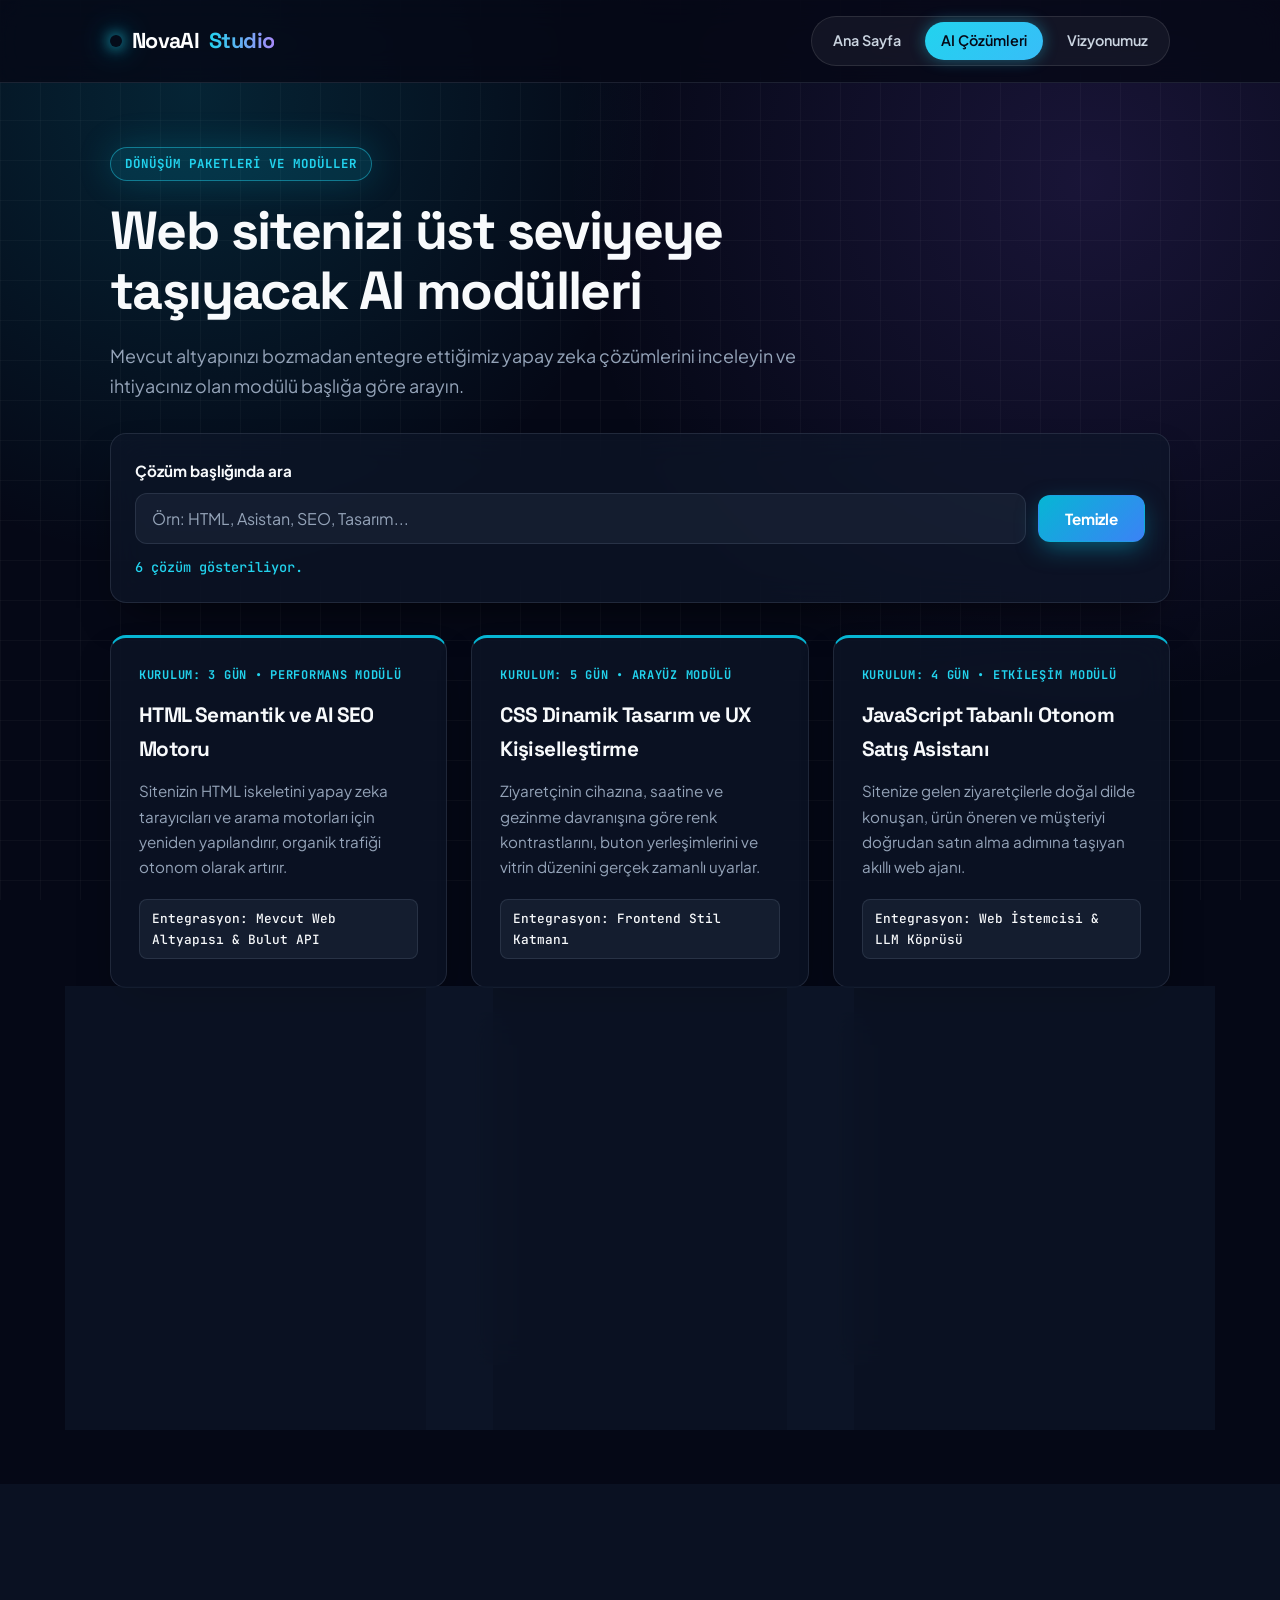
==== cozumler.html @ 2ab4c168 "NovaAI web dönüşüm sitesi, canlı arama ve mobil düzen eklendi" ====
<!DOCTYPE html>
<html lang="tr">
<head>
  <meta charset="UTF-8">
  <meta name="viewport" content="width=device-width, initial-scale=1.0">
  <title>AI Çözümleri | NovaAI Studio</title>
  <link rel="stylesheet" href="style.css">
  <script src="script.js" defer></script>
</head>
<body>
  <header class="site-header">
    <div class="container nav-container">
      <a href="index.html" class="brand">
        <span class="brand-dot"></span>NovaAI <span>Studio</span>
      </a>
      <nav aria-label="Ana Menü">
        <ul class="nav-list">
          <li><a href="index.html">Ana Sayfa</a></li>
          <li><a href="cozumler.html" class="active">AI Çözümleri</a></li>
          <li><a href="vizyonumuz.html">Vizyonumuz</a></li>
        </ul>
      </nav>
    </div>
  </header>

  <main class="section">
    <div class="container">
      <span class="eyebrow">DÖNÜŞÜM PAKETLERİ VE MODÜLLER</span>
      <h1>Web sitenizi üst seviyeye taşıyacak AI modülleri</h1>
      <p class="section-lead">
        Mevcut altyapınızı bozmadan entegre ettiğimiz yapay zeka çözümlerini inceleyin ve ihtiyacınız olan modülü başlığa göre arayın.
      </p>

      <div class="search-panel">
        <label for="event-search" class="search-label">Çözüm başlığında ara</label>
        <div class="search-row">
          <input 
            type="search" 
            id="event-search" 
            class="search-input" 
            placeholder="Örn: HTML, Asistan, SEO, Tasarım..." 
            autocomplete="off"
          >
          <button type="button" id="clear-search" class="btn btn-primary">Temizle</button>
        </div>
        <p id="result-count" class="result-count" aria-live="polite">5 çözüm gösteriliyor.</p>
      </div>

      <div id="empty-message" class="empty-state" hidden>
        Aramanıza uygun AI dönüşüm çözümü bulunamadı. Lütfen farklı bir anahtar kelime deneyin.
      </div>

      <div id="cards-grid" class="cards-grid">
        <!-- Kart 1 -->
        <article class="solution-card">
          <div class="card-meta">KURULUM: 3 GÜN • PERFORMANS MODÜLÜ</div>
          <h2 class="card-title">HTML Semantik ve AI SEO Motoru</h2>
          <p class="card-desc">
            Sitenizin HTML iskeletini yapay zeka tarayıcıları ve arama motorları için yeniden yapılandırır, organik trafiği otonom olarak artırır.
          </p>
          <p class="card-location">Entegrasyon: Mevcut Web Altyapısı &amp; Bulut API</p>
        </article>

        <!-- Kart 2 -->
        <article class="solution-card">
          <div class="card-meta">KURULUM: 5 GÜN • ARAYÜZ MODÜLÜ</div>
          <h2 class="card-title">CSS Dinamik Tasarım ve UX Kişiselleştirme</h2>
          <p class="card-desc">
            Ziyaretçinin cihazına, saatine ve gezinme davranışına göre renk kontrastlarını, buton yerleşimlerini ve vitrin düzenini gerçek zamanlı uyarlar.
          </p>
          <p class="card-location">Entegrasyon: Frontend Stil Katmanı</p>
        </article>

        <!-- Kart 3 -->
        <article class="solution-card">
          <div class="card-meta">KURULUM: 4 GÜN • ETKİLEŞİM MODÜLÜ</div>
          <h2 class="card-title">JavaScript Tabanlı Otonom Satış Asistanı</h2>
          <p class="card-desc">
            Sitenize gelen ziyaretçilerle doğal dilde konuşan, ürün öneren ve müşteriyi doğrudan satın alma adımına taşıyan akıllı web ajanı.
          </p>
          <p class="card-location">Entegrasyon: Web İstemcisi &amp; LLM Köprüsü</p>
        </article>

        <!-- Kart 4 -->
        <article class="solution-card">
          <div class="card-meta">KURULUM: 2 GÜN • OTOMASYON MODÜLÜ</div>
          <h2 class="card-title">GitHub ve CI/CD Destekli Akıllı Güncelleme</h2>
          <p class="card-desc">
            Web sitenizdeki kırık bağlantıları, yavaşlayan görselleri ve kod hatalarını otomatik tespit edip sürüm kontrolüyle anında onaran sistem.
          </p>
          <p class="card-location">Entegrasyon: Bulut Sunucu &amp; Git Deposu</p>
        </article>

        <!-- Kart 5 -->
        <article class="solution-card">
          <div class="card-meta">KURULUM: 7 GÜN • TAM DÖNÜŞÜM PAKETİ</div>
          <h2 class="card-title">AI ile Kurumsal Web Dönüşümü</h2>
          <p class="card-desc">
            Klasik kurumsal web sitenizi uçtan uca yenileyerek çok dilli çeviri, akıllı içerik üretimi ve tahmine dayalı analitik paneliyle donatır.
          </p>
          <p class="card-location">Entegrasyon: Tam Kapsamlı Web Mimarisi</p>
        </article>

        <article class="solution-card">
          <div class="card-meta">KURULUM: 3 GÜN • E-TİCARET MODÜLÜ</div>
          <h2 class="card-title">Akıllı Ürün Öneri ve Arama Motoru</h2>
          <p class="card-desc">
            Kullanıcının yazım hatalarını anlayan ve niyetine göre en yüksek dönüşümlü ürünleri saniyeler içinde listeleyen semantik arama altyapısı.
          </p>
          <p class="card-location">Entegrasyon: Katalog ve Arama Katmanı</p>
        </article>
        
      </div>
    </div>
  </main>

  <footer class="site-footer">
    <div class="container footer-inner">
      <p><strong>NovaAI Studio</strong> — Web Teknolojilerinde Yapay Zeka Dönüşümü</p>
      <p class="footer-sub">BPR201 İnternet Tabanlı Programlama öğrenci projesi • Eğitim amaçlı örnek içerik</p>
    </div>
  </footer>
</body>
</html>
---- style.css ----
@import url('https://fonts.googleapis.com/css2?family=JetBrains+Mono:wght@500;700&family=Plus+Jakarta+Sans:wght@400;500;600;700&family=Space+Grotesk:wght@600;700&display=swap');

:root {
  /* VARSAYILAN: OBSIDIAN CYBER-AI KOYU TEMA */
  --bg-main: #050816;
  --bg-surface: rgba(15, 23, 42, 0.65);
  --bg-surface-solid: #0f172a;
  --bg-subtle: rgba(30, 41, 59, 0.55);
  --text-navy: #f8fafc;
  --text-muted: #94a3b8;
  --accent-turquoise: #06b6d4;
  --accent-neon: #22d3ee;
  --accent-purple: #8b5cf6;
  --accent-light: rgba(6, 182, 212, 0.15);
  --border-color: rgba(148, 163, 184, 0.16);
  --border-glow: rgba(34, 211, 238, 0.45);
  --focus-ring: #f59e0b;
  --shadow-card: 0 20px 40px -15px rgba(0, 0, 0, 0.6);
  --shadow-glow: 0 0 35px rgba(6, 182, 212, 0.22);
  --header-bg: rgba(5, 8, 22, 0.8);
  --grid-line: rgba(255, 255, 255, 0.03);
  --radius: 16px;
}

/* SLAYT 14 UYUMLU: AÇIK ARKA PLAN, KOYU LACİVERT METİN, TURKUAZ VURGU */
body.light-theme {
  --bg-main: #f8fafc;
  --bg-surface: rgba(255, 255, 255, 0.9);
  --bg-surface-solid: #ffffff;
  --bg-subtle: #f1f5f9;
  --text-navy: #0f172a;
  --text-muted: #475569;
  --accent-turquoise: #0891b2;
  --accent-neon: #06b6d4;
  --accent-purple: #4f46e5;
  --accent-light: #cffafe;
  --border-color: #e2e8f0;
  --border-glow: #0891b2;
  --shadow-card: 0 12px 30px -10px rgba(15, 23, 42, 0.08);
  --shadow-glow: 0 10px 25px rgba(8, 145, 178, 0.15);
  --header-bg: rgba(15, 23, 42, 0.96);
  --grid-line: rgba(15, 23, 42, 0.035);
}

* {
  box-sizing: border-box;
  margin: 0;
  padding: 0;
}

html, body {
  background-color: var(--bg-main);
  color: var(--text-navy);
  font-family: 'Plus Jakarta Sans', system-ui, -apple-system, sans-serif;
  line-height: 1.65;
  overflow-x: hidden;
  transition: background-color 0.3s ease, color 0.3s ease;
}

/* Arka Plan Siber Izgara ve Aurora Işık Efektleri */
body {
  background-image: 
    radial-gradient(circle at 15% 10%, rgba(6, 182, 212, 0.16), transparent 35%),
    radial-gradient(circle at 85% 20%, rgba(139, 92, 246, 0.15), transparent 40%),
    linear-gradient(to right, var(--grid-line) 1px, transparent 1px),
    linear-gradient(to bottom, var(--grid-line) 1px, transparent 1px);
  background-size: 100% 100%, 100% 100%, 40px 40px, 40px 40px;
  background-attachment: fixed;
}

/* Maksimum 1100px genişlik kuralı */
.container {
  max-width: 1100px;
  margin: 0 auto;
  padding: 0 20px;
}

/* Klavye (Tab) erişilebilirliği için görünür focus stili */
a:focus-visible,
button:focus-visible,
input:focus-visible {
  outline: 3px solid var(--focus-ring);
  outline-offset: 3px;
}

/* Tipografi */
h1, h2, h3, .brand {
  font-family: 'Space Grotesk', sans-serif;
  letter-spacing: -0.03em;
}

h1 {
  font-size: clamp(2.1rem, 4.5vw, 3.35rem);
  line-height: 1.12;
  font-weight: 700;
  color: var(--text-navy);
  margin-bottom: 20px;
  max-width: 850px;
}

.text-gradient {
  background: linear-gradient(135deg, var(--accent-neon) 0%, #38bdf8 50%, #a78bfa 100%);
  -webkit-background-clip: text;
  -webkit-text-fill-color: transparent;
  background-clip: text;
}

h2 {
  font-size: clamp(1.5rem, 3vw, 2.15rem);
  color: var(--text-navy);
  margin-bottom: 14px;
}

h3 {
  font-size: 1.25rem;
  color: var(--text-navy);
  margin-bottom: 10px;
}

/* Header & Glass Navigation */
.site-header {
  background-color: var(--header-bg);
  backdrop-filter: blur(16px);
  -webkit-backdrop-filter: blur(16px);
  border-bottom: 1px solid var(--border-color);
  padding: 16px 0;
  position: sticky;
  top: 0;
  z-index: 100;
}

.nav-container {
  display: flex;
  align-items: center;
  justify-content: space-between;
  flex-wrap: wrap;
  gap: 14px;
}

.brand {
  color: #ffffff;
  text-decoration: none;
  font-weight: 700;
  font-size: 1.35rem;
  display: inline-flex;
  align-items: center;
  gap: 10px;
}

.brand span {
  background: linear-gradient(90deg, #22d3ee, #a78bfa);
  -webkit-background-clip: text;
  -webkit-text-fill-color: transparent;
}

.brand-dot {
  width: 12px;
  height: 12px;
  border-radius: 50%;
  background: #22d3ee;
  box-shadow: 0 0 14px #22d3ee, 0 0 28px #06b6d4;
  animation: pulseGlow 2.5s infinite ease-in-out;
}

@keyframes pulseGlow {
  0%, 100% { transform: scale(1); opacity: 1; }
  50% { transform: scale(1.25); opacity: 0.75; }
}

.nav-right {
  display: flex;
  align-items: center;
  gap: 16px;
  flex-wrap: wrap;
}

.nav-list {
  list-style: none;
  display: flex;
  flex-wrap: wrap;
  gap: 8px;
  background: rgba(255, 255, 255, 0.05);
  padding: 5px;
  border-radius: 999px;
  border: 1px solid rgba(255, 255, 255, 0.1);
}

.nav-list a {
  color: #cbd5e1;
  text-decoration: none;
  font-weight: 600;
  font-size: 0.9rem;
  padding: 7px 16px;
  border-radius: 999px;
  transition: all 0.25s ease;
  display: inline-block;
}

.nav-list a:hover {
  color: #ffffff;
}

.nav-list a.active {
  color: #050816;
  background: linear-gradient(135deg, #22d3ee, #38bdf8);
  box-shadow: 0 0 15px rgba(34, 211, 238, 0.4);
}

.theme-toggle {
  background: rgba(255, 255, 255, 0.08);
  color: #f8fafc;
  border: 1px solid rgba(255, 255, 255, 0.18);
  padding: 7px 14px;
  border-radius: 999px;
  font-size: 0.82rem;
  font-weight: 600;
  cursor: pointer;
  transition: all 0.2s ease;
  font-family: 'JetBrains Mono', monospace;
}

.theme-toggle:hover {
  border-color: #22d3ee;
  box-shadow: 0 0 12px rgba(34, 211, 238, 0.3);
}

/* Hero Bölümü */
.hero {
  padding: 76px 0 56px;
  position: relative;
}

.eyebrow {
  display: inline-flex;
  align-items: center;
  gap: 8px;
  font-family: 'JetBrains Mono', monospace;
  font-size: 0.78rem;
  font-weight: 700;
  letter-spacing: 0.08em;
  text-transform: uppercase;
  color: var(--accent-neon);
  background: var(--accent-light);
  border: 1px solid var(--border-glow);
  padding: 6px 14px;
  border-radius: 999px;
  margin-bottom: 20px;
  box-shadow: var(--shadow-glow);
}

.hero-desc,
.section-lead {
  font-size: 1.12rem;
  color: var(--text-muted);
  max-width: 720px;
  margin-bottom: 32px;
}

.hero-actions {
  display: flex;
  flex-wrap: wrap;
  gap: 14px;
  margin-bottom: 48px;
}

/* Butonlar */
.btn {
  display: inline-flex;
  align-items: center;
  justify-content: center;
  padding: 13px 26px;
  font-size: 0.95rem;
  font-weight: 700;
  border-radius: 12px;
  text-decoration: none;
  cursor: pointer;
  border: 1px solid transparent;
  transition: all 0.25s ease;
  font-family: 'Plus Jakarta Sans', sans-serif;
}

.btn-primary {
  background: linear-gradient(135deg, var(--accent-turquoise) 0%, #3b82f6 100%);
  color: #ffffff;
  box-shadow: 0 8px 25px -4px rgba(6, 182, 212, 0.5);
}

.btn-primary:hover {
  transform: translateY(-2px);
  box-shadow: 0 12px 30px -4px rgba(34, 211, 238, 0.7);
}

.btn-outline {
  background-color: var(--bg-surface);
  backdrop-filter: blur(12px);
  color: var(--text-navy);
  border-color: var(--border-color);
}

.btn-outline:hover {
  border-color: var(--accent-neon);
  box-shadow: var(--shadow-glow);
  transform: translateY(-2px);
}

/* Canlı AI Gösterge Paneli ve Metrik Çubuğu */
.metrics-bar {
  display: grid;
  grid-template-columns: repeat(3, 1fr);
  gap: 20px;
  background: var(--bg-surface);
  backdrop-filter: blur(16px);
  -webkit-backdrop-filter: blur(16px);
  padding: 28px;
  border-radius: var(--radius);
  border: 1px solid var(--border-color);
  box-shadow: var(--shadow-card);
  position: relative;
}

.metric-item {
  padding-left: 16px;
  border-left: 3px solid var(--accent-turquoise);
}

.metric-item strong {
  display: block;
  font-family: 'Space Grotesk', sans-serif;
  font-size: 2rem;
  line-height: 1.1;
  background: linear-gradient(90deg, var(--accent-neon), #a78bfa);
  -webkit-background-clip: text;
  -webkit-text-fill-color: transparent;
  font-weight: 700;
  margin-bottom: 4px;
}

.metric-item span {
  font-size: 0.92rem;
  color: var(--text-muted);
  font-weight: 500;
}

/* Genel Bölüm ve Grid Yapıları */
.section {
  padding: 64px 0;
}

.section-header {
  margin-bottom: 36px;
}

.grid-3,
.cards-grid {
  display: grid;
  grid-template-columns: repeat(3, 1fr);
  gap: 24px;
}

.grid-2,
.comparison-box {
  display: grid;
  grid-template-columns: repeat(2, 1fr);
  gap: 24px;
}

/* Kristal Cam (Glassmorphism) Kartlar */
.feature-card,
.solution-card {
  background: var(--bg-surface);
  backdrop-filter: blur(16px);
  -webkit-backdrop-filter: blur(16px);
  border: 1px solid var(--border-color);
  border-top: 3px solid var(--accent-turquoise);
  border-radius: var(--radius);
  padding: 28px;
  box-shadow: var(--shadow-card);
  transition: transform 0.28s ease, border-color 0.28s ease, box-shadow 0.28s ease;
  display: flex;
  flex-direction: column;
  justify-content: space-between;
}

.feature-card:hover,
.solution-card:hover {
  transform: translateY(-6px);
  border-color: var(--border-glow);
  box-shadow: var(--shadow-glow), var(--shadow-card);
}

.card-step,
.card-meta {
  font-family: 'JetBrains Mono', monospace;
  font-size: 0.75rem;
  font-weight: 700;
  color: var(--accent-neon);
  letter-spacing: 0.06em;
  margin-bottom: 12px;
  text-transform: uppercase;
}

.card-title {
  font-size: 1.3rem;
  margin-bottom: 12px;
  color: var(--text-navy);
}

.card-desc {
  color: var(--text-muted);
  font-size: 0.95rem;
  margin-bottom: 20px;
}

.card-location {
  font-family: 'JetBrains Mono', monospace;
  font-size: 0.8rem;
  font-weight: 500;
  color: var(--text-navy);
  background: var(--bg-subtle);
  border: 1px solid var(--border-color);
  padding: 8px 12px;
  border-radius: 8px;
}

/* Önce / Sonra Karşılaştırma Kutusu */
.comp-col {
  padding: 32px;
  border-radius: var(--radius);
  border: 1px solid var(--border-color);
  backdrop-filter: blur(14px);
}

.comp-old {
  background: var(--bg-subtle);
}

.comp-new {
  background: var(--bg-surface);
  border: 2px solid var(--accent-turquoise);
  box-shadow: var(--shadow-glow), var(--shadow-card);
}

.comp-col ul,
.clean-list {
  margin-top: 16px;
  padding-left: 20px;
  color: var(--text-muted);
}

.comp-col li,
.clean-list li {
  margin-bottom: 10px;
}

.badge {
  display: inline-block;
  font-family: 'JetBrains Mono', monospace;
  font-size: 0.75rem;
  font-weight: 700;
  padding: 5px 12px;
  border-radius: 999px;
  margin-bottom: 14px;
}

.badge-muted {
  background: rgba(148, 163, 184, 0.2);
  color: var(--text-muted);
}

.badge-accent {
  background: var(--accent-light);
  color: var(--accent-neon);
  border: 1px solid var(--border-glow);
}

/* Arama Paneli */
.search-panel {
  background: var(--bg-surface);
  backdrop-filter: blur(16px);
  padding: 24px;
  border-radius: var(--radius);
  border: 1px solid var(--border-color);
  margin-bottom: 32px;
  box-shadow: var(--shadow-card);
}

.search-label {
  display: block;
  font-weight: 700;
  margin-bottom: 10px;
  color: var(--text-navy);
  font-size: 0.95rem;
}

.search-row {
  display: flex;
  gap: 12px;
  align-items: center;
}

.search-input {
  flex: 1;
  min-width: 0;
  padding: 14px 16px;
  font-size: 1rem;
  border: 1px solid var(--border-color);
  border-radius: 12px;
  color: var(--text-navy);
  background: var(--bg-subtle);
  font-family: inherit;
  transition: border-color 0.2s, box-shadow 0.2s;
}

.search-input::placeholder {
  color: var(--text-muted);
}

.search-input:focus {
  border-color: var(--accent-neon);
  box-shadow: var(--shadow-glow);
}

.result-count {
  margin-top: 12px;
  font-family: 'JetBrains Mono', monospace;
  font-size: 0.85rem;
  color: var(--accent-neon);
  font-weight: 500;
}

.empty-state {
  background: rgba(245, 158, 11, 0.12);
  color: #fbbf24;
  border: 1px solid rgba(245, 158, 11, 0.4);
  padding: 18px 22px;
  border-radius: 12px;
  margin-bottom: 28px;
  font-weight: 600;
}

body.light-theme .empty-state {
  background: #fef3c7;
  color: #92400e;
  border-color: #fcd34d;
}

.process-banner {
  margin-top: 36px;
  background: var(--bg-surface);
  backdrop-filter: blur(16px);
  border: 1px solid var(--border-glow);
  border-radius: var(--radius);
  padding: 32px;
  box-shadow: var(--shadow-glow);
}

/* Footer */
.site-footer {
  border-top: 1px solid var(--border-color);
  background: var(--bg-surface);
  backdrop-filter: blur(12px);
  padding: 32px 0;
  margin-top: 56px;
}

.footer-inner {
  display: flex;
  flex-direction: column;
  gap: 6px;
  font-size: 0.9rem;
  color: var(--text-muted);
}

/* 700px altında tek sütun kuralı ve 390px mobil uyumluluk */
@media (max-width: 700px) {
  .grid-3,
  .grid-2,
  .cards-grid,
  .comparison-box,
  .metrics-bar {
    grid-template-columns: 1fr;
  }

  .search-row {
    flex-direction: column;
    align-items: stretch;
  }

  .search-row .btn {
    width: 100%;
  }

  .nav-container {
    flex-direction: column;
    align-items: flex-start;
  }

  .nav-right {
    width: 100%;
    justify-content: space-between;
  }

  .nav-list {
    width: 100%;
    justify-content: space-between;
  }

  .nav-list a {
    padding: 6px 10px;
    font-size: 0.85rem;
  }
}
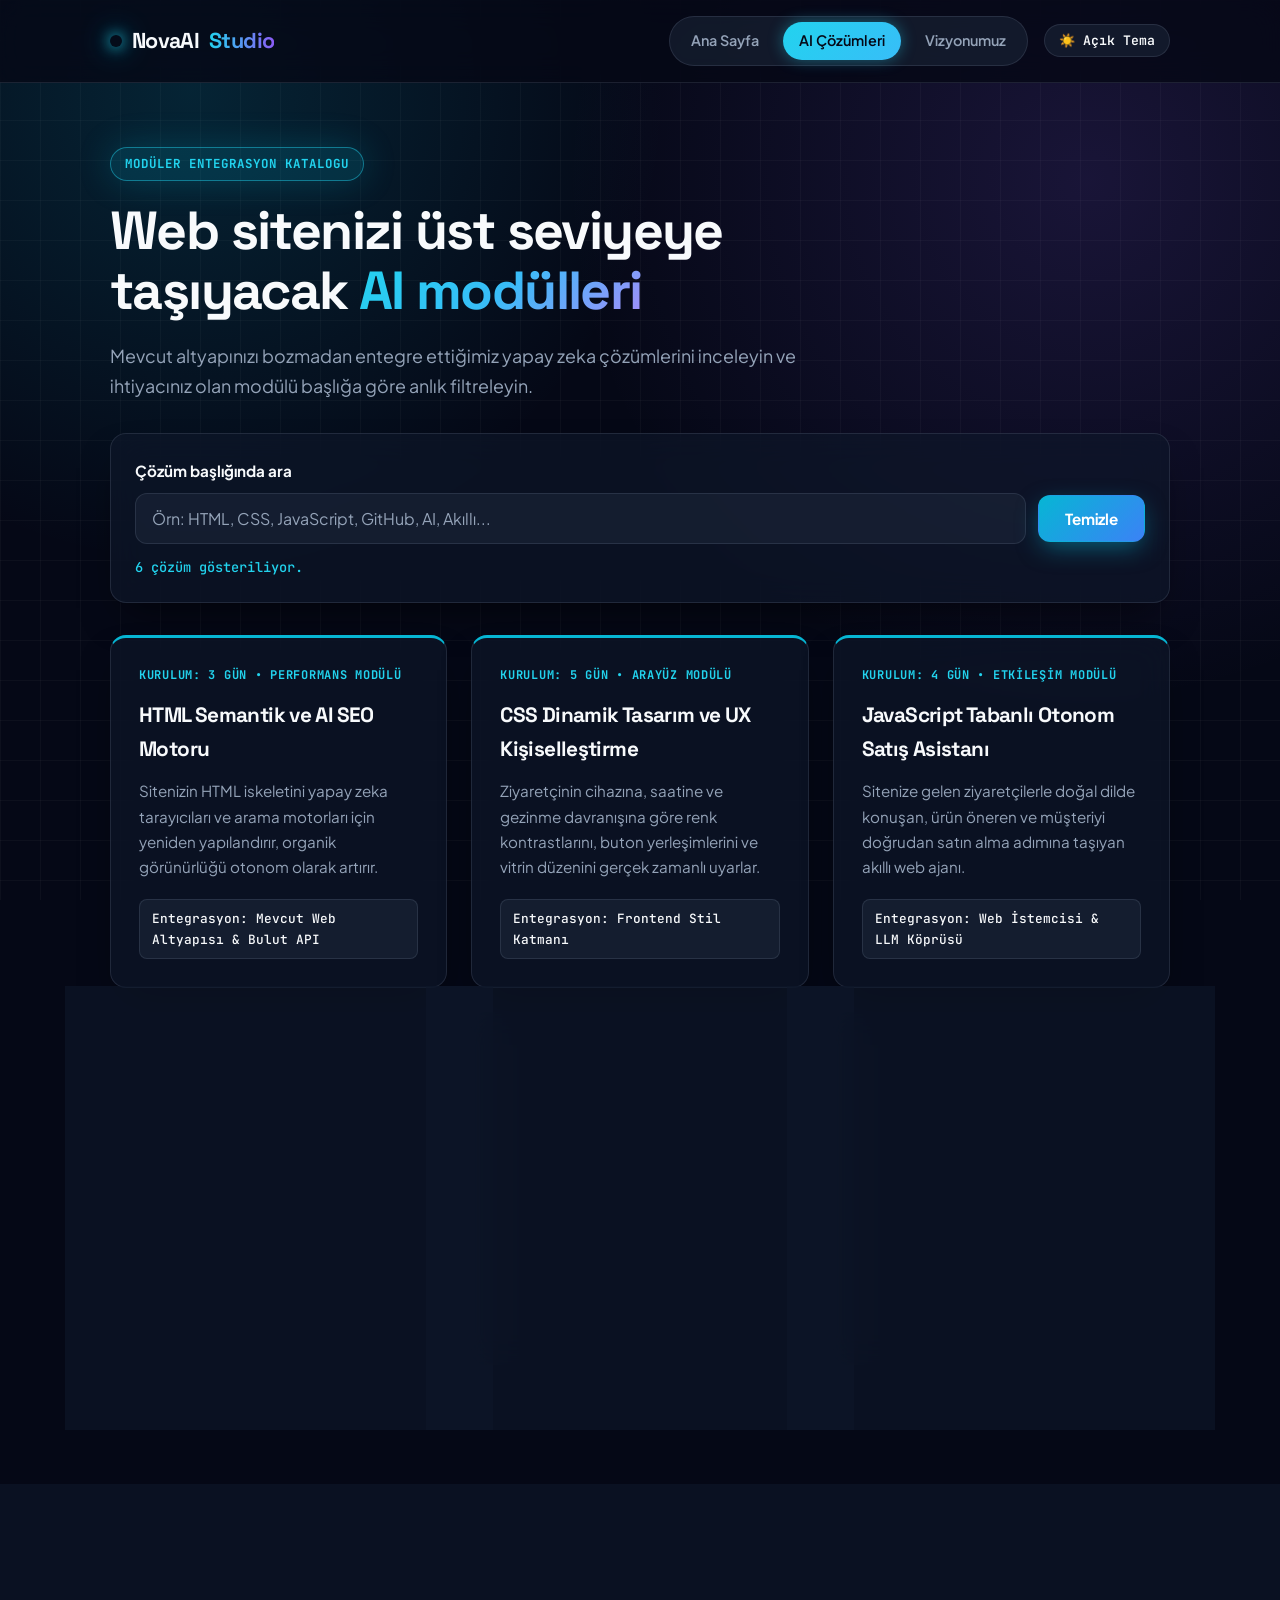
==== commit e7b3263b: "Tema ve arama iyileştirmeleri eklendi" ====
--- a/cozumler.html
+++ b/cozumler.html
@@ -13,22 +13,27 @@
       <a href="index.html" class="brand">
         <span class="brand-dot"></span>NovaAI <span>Studio</span>
       </a>
-      <nav aria-label="Ana Menü">
-        <ul class="nav-list">
-          <li><a href="index.html">Ana Sayfa</a></li>
-          <li><a href="cozumler.html" class="active">AI Çözümleri</a></li>
-          <li><a href="vizyonumuz.html">Vizyonumuz</a></li>
-        </ul>
-      </nav>
+      <div class="nav-right">
+        <nav aria-label="Ana Menü">
+          <ul class="nav-list">
+            <li><a href="index.html">Ana Sayfa</a></li>
+            <li><a href="cozumler.html" class="active">AI Çözümleri</a></li>
+            <li><a href="vizyonumuz.html">Vizyonumuz</a></li>
+          </ul>
+        </nav>
+        <button type="button" id="theme-toggle" class="theme-toggle" aria-label="Temayı Değiştir">
+          ☀️ Açık Tema
+        </button>
+      </div>
     </div>
   </header>
 
   <main class="section">
     <div class="container">
-      <span class="eyebrow">DÖNÜŞÜM PAKETLERİ VE MODÜLLER</span>
-      <h1>Web sitenizi üst seviyeye taşıyacak AI modülleri</h1>
+      <span class="eyebrow">MODÜLER ENTEGRASYON KATALOGU</span>
+      <h1>Web sitenizi üst seviyeye taşıyacak <span class="text-gradient">AI modülleri</span></h1>
       <p class="section-lead">
-        Mevcut altyapınızı bozmadan entegre ettiğimiz yapay zeka çözümlerini inceleyin ve ihtiyacınız olan modülü başlığa göre arayın.
+        Mevcut altyapınızı bozmadan entegre ettiğimiz yapay zeka çözümlerini inceleyin ve ihtiyacınız olan modülü başlığa göre anlık filtreleyin.
       </p>
 
       <div class="search-panel">
@@ -38,12 +43,12 @@
             type="search" 
             id="event-search" 
             class="search-input" 
-            placeholder="Örn: HTML, Asistan, SEO, Tasarım..." 
+            placeholder="Örn: HTML, CSS, JavaScript, GitHub, AI, Akıllı..." 
             autocomplete="off"
           >
           <button type="button" id="clear-search" class="btn btn-primary">Temizle</button>
         </div>
-        <p id="result-count" class="result-count" aria-live="polite">5 çözüm gösteriliyor.</p>
+        <p id="result-count" class="result-count" aria-live="polite">6 çözüm gösteriliyor.</p>
       </div>
 
       <div id="empty-message" class="empty-state" hidden>
@@ -53,63 +58,75 @@
       <div id="cards-grid" class="cards-grid">
         <!-- Kart 1 -->
         <article class="solution-card">
-          <div class="card-meta">KURULUM: 3 GÜN • PERFORMANS MODÜLÜ</div>
-          <h2 class="card-title">HTML Semantik ve AI SEO Motoru</h2>
-          <p class="card-desc">
-            Sitenizin HTML iskeletini yapay zeka tarayıcıları ve arama motorları için yeniden yapılandırır, organik trafiği otonom olarak artırır.
-          </p>
+          <div>
+            <div class="card-meta">KURULUM: 3 GÜN • PERFORMANS MODÜLÜ</div>
+            <h2 class="card-title">HTML Semantik ve AI SEO Motoru</h2>
+            <p class="card-desc">
+              Sitenizin HTML iskeletini yapay zeka tarayıcıları ve arama motorları için yeniden yapılandırır, organik görünürlüğü otonom olarak artırır.
+            </p>
+          </div>
           <p class="card-location">Entegrasyon: Mevcut Web Altyapısı &amp; Bulut API</p>
         </article>
 
         <!-- Kart 2 -->
         <article class="solution-card">
-          <div class="card-meta">KURULUM: 5 GÜN • ARAYÜZ MODÜLÜ</div>
-          <h2 class="card-title">CSS Dinamik Tasarım ve UX Kişiselleştirme</h2>
-          <p class="card-desc">
-            Ziyaretçinin cihazına, saatine ve gezinme davranışına göre renk kontrastlarını, buton yerleşimlerini ve vitrin düzenini gerçek zamanlı uyarlar.
-          </p>
+          <div>
+            <div class="card-meta">KURULUM: 5 GÜN • ARAYÜZ MODÜLÜ</div>
+            <h2 class="card-title">CSS Dinamik Tasarım ve UX Kişiselleştirme</h2>
+            <p class="card-desc">
+              Ziyaretçinin cihazına, saatine ve gezinme davranışına göre renk kontrastlarını, buton yerleşimlerini ve vitrin düzenini gerçek zamanlı uyarlar.
+            </p>
+          </div>
           <p class="card-location">Entegrasyon: Frontend Stil Katmanı</p>
         </article>
 
         <!-- Kart 3 -->
         <article class="solution-card">
-          <div class="card-meta">KURULUM: 4 GÜN • ETKİLEŞİM MODÜLÜ</div>
-          <h2 class="card-title">JavaScript Tabanlı Otonom Satış Asistanı</h2>
-          <p class="card-desc">
-            Sitenize gelen ziyaretçilerle doğal dilde konuşan, ürün öneren ve müşteriyi doğrudan satın alma adımına taşıyan akıllı web ajanı.
-          </p>
+          <div>
+            <div class="card-meta">KURULUM: 4 GÜN • ETKİLEŞİM MODÜLÜ</div>
+            <h2 class="card-title">JavaScript Tabanlı Otonom Satış Asistanı</h2>
+            <p class="card-desc">
+              Sitenize gelen ziyaretçilerle doğal dilde konuşan, ürün öneren ve müşteriyi doğrudan satın alma adımına taşıyan akıllı web ajanı.
+            </p>
+          </div>
           <p class="card-location">Entegrasyon: Web İstemcisi &amp; LLM Köprüsü</p>
         </article>
 
         <!-- Kart 4 -->
         <article class="solution-card">
-          <div class="card-meta">KURULUM: 2 GÜN • OTOMASYON MODÜLÜ</div>
-          <h2 class="card-title">GitHub ve CI/CD Destekli Akıllı Güncelleme</h2>
-          <p class="card-desc">
-            Web sitenizdeki kırık bağlantıları, yavaşlayan görselleri ve kod hatalarını otomatik tespit edip sürüm kontrolüyle anında onaran sistem.
-          </p>
+          <div>
+            <div class="card-meta">KURULUM: 2 GÜN • OTOMASYON MODÜLÜ</div>
+            <h2 class="card-title">GitHub ve CI/CD Destekli Akıllı Güncelleme</h2>
+            <p class="card-desc">
+              Web sitenizdeki kırık bağlantıları, yavaşlayan görselleri ve kod hatalarını otomatik tespit edip sürüm kontrolüyle anında onaran sistem.
+            </p>
+          </div>
           <p class="card-location">Entegrasyon: Bulut Sunucu &amp; Git Deposu</p>
         </article>
 
         <!-- Kart 5 -->
         <article class="solution-card">
-          <div class="card-meta">KURULUM: 7 GÜN • TAM DÖNÜŞÜM PAKETİ</div>
-          <h2 class="card-title">AI ile Kurumsal Web Dönüşümü</h2>
-          <p class="card-desc">
-            Klasik kurumsal web sitenizi uçtan uca yenileyerek çok dilli çeviri, akıllı içerik üretimi ve tahmine dayalı analitik paneliyle donatır.
-          </p>
+          <div>
+            <div class="card-meta">KURULUM: 7 GÜN • TAM DÖNÜŞÜM PAKETİ</div>
+            <h2 class="card-title">AI ile Kurumsal Web Dönüşümü</h2>
+            <p class="card-desc">
+              Klasik kurumsal web sitenizi uçtan uca yenileyerek çok dilli çeviri, akıllı içerik üretimi ve tahmine dayalı analitik paneliyle donatır.
+            </p>
+          </div>
           <p class="card-location">Entegrasyon: Tam Kapsamlı Web Mimarisi</p>
         </article>
 
+        <!-- Kart 6 (Slayt 30 Ders Sonu Görevi) -->
         <article class="solution-card">
-          <div class="card-meta">KURULUM: 3 GÜN • E-TİCARET MODÜLÜ</div>
-          <h2 class="card-title">Akıllı Ürün Öneri ve Arama Motoru</h2>
-          <p class="card-desc">
-            Kullanıcının yazım hatalarını anlayan ve niyetine göre en yüksek dönüşümlü ürünleri saniyeler içinde listeleyen semantik arama altyapısı.
-          </p>
+          <div>
+            <div class="card-meta">KURULUM: 3 GÜN • E-TİCARET MODÜLÜ</div>
+            <h2 class="card-title">Akıllı Ürün Öneri ve Arama Motoru</h2>
+            <p class="card-desc">
+              Kullanıcının yazım hatalarını anlayan ve niyetine göre en yüksek dönüşümlü ürünleri saniyeler içinde listeleyen semantik arama altyapısı.
+            </p>
+          </div>
           <p class="card-location">Entegrasyon: Katalog ve Arama Katmanı</p>
         </article>
-        
       </div>
     </div>
   </main>
@@ -121,4 +138,4 @@
     </div>
   </footer>
 </body>
-</html>+</html>
--- a/style.css
+++ b/style.css
@@ -38,8 +38,12 @@
   --border-glow: #0891b2;
   --shadow-card: 0 12px 30px -10px rgba(15, 23, 42, 0.08);
   --shadow-glow: 0 10px 25px rgba(8, 145, 178, 0.15);
-  --header-bg: rgba(15, 23, 42, 0.96);
+  --header-bg: rgba(248, 250, 252, 0.92);
   --grid-line: rgba(15, 23, 42, 0.035);
+}
+
+[hidden] {
+  display: none !important;
 }
 
 * {
@@ -138,7 +142,7 @@
 }
 
 .brand {
-  color: #ffffff;
+  color: var(--text-navy);
   text-decoration: none;
   font-weight: 700;
   font-size: 1.35rem;
@@ -148,7 +152,7 @@
 }
 
 .brand span {
-  background: linear-gradient(90deg, #22d3ee, #a78bfa);
+  background: linear-gradient(90deg, var(--accent-neon), var(--accent-purple));
   -webkit-background-clip: text;
   -webkit-text-fill-color: transparent;
 }
@@ -157,8 +161,8 @@
   width: 12px;
   height: 12px;
   border-radius: 50%;
-  background: #22d3ee;
-  box-shadow: 0 0 14px #22d3ee, 0 0 28px #06b6d4;
+  background: var(--accent-neon);
+  box-shadow: 0 0 14px var(--accent-neon), 0 0 28px var(--accent-turquoise);
   animation: pulseGlow 2.5s infinite ease-in-out;
 }
 
@@ -179,14 +183,14 @@
   display: flex;
   flex-wrap: wrap;
   gap: 8px;
-  background: rgba(255, 255, 255, 0.05);
+  background: var(--bg-subtle);
   padding: 5px;
   border-radius: 999px;
-  border: 1px solid rgba(255, 255, 255, 0.1);
+  border: 1px solid var(--border-color);
 }
 
 .nav-list a {
-  color: #cbd5e1;
+  color: var(--text-muted);
   text-decoration: none;
   font-weight: 600;
   font-size: 0.9rem;
@@ -197,7 +201,7 @@
 }
 
 .nav-list a:hover {
-  color: #ffffff;
+  color: var(--text-navy);
 }
 
 .nav-list a.active {
@@ -207,9 +211,9 @@
 }
 
 .theme-toggle {
-  background: rgba(255, 255, 255, 0.08);
-  color: #f8fafc;
-  border: 1px solid rgba(255, 255, 255, 0.18);
+  background: var(--bg-subtle);
+  color: var(--text-navy);
+  border: 1px solid var(--border-color);
   padding: 7px 14px;
   border-radius: 999px;
   font-size: 0.82rem;
@@ -220,8 +224,8 @@
 }
 
 .theme-toggle:hover {
-  border-color: #22d3ee;
-  box-shadow: 0 0 12px rgba(34, 211, 238, 0.3);
+  border-color: var(--accent-neon);
+  box-shadow: var(--shadow-glow);
 }
 
 /* Hero Bölümü */
@@ -598,6 +602,11 @@
   .nav-right {
     width: 100%;
     justify-content: space-between;
+    gap: 10px;
+  }
+
+  .nav-right nav {
+    width: 100%;
   }
 
   .nav-list {
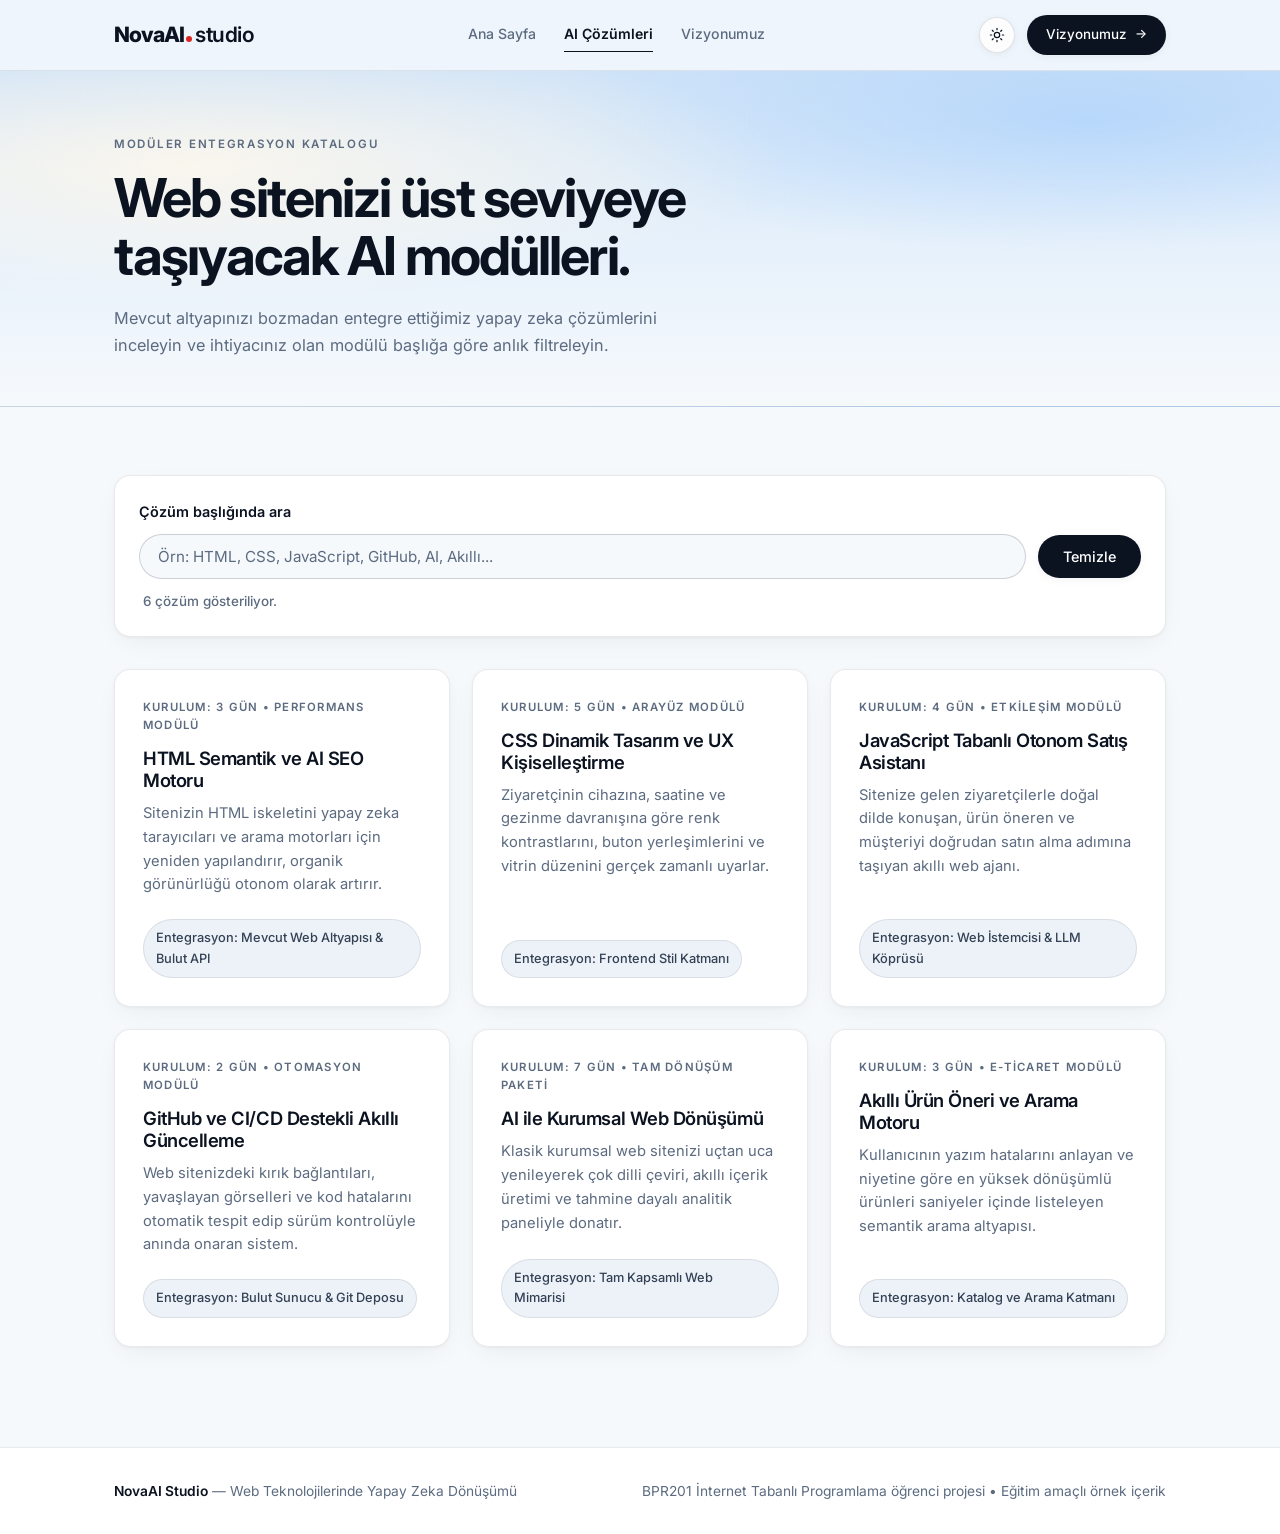
==== commit 1211a377: "Tema ve performans iyileştirmesi" ====
--- a/cozumler.html
+++ b/cozumler.html
@@ -11,124 +11,138 @@
   <header class="site-header">
     <div class="container nav-container">
       <a href="index.html" class="brand">
-        <span class="brand-dot"></span>NovaAI <span>Studio</span>
+        NovaAI<span class="brand-dot" aria-hidden="true"></span><span>studio</span>
       </a>
+
+      <nav class="nav-center" aria-label="Ana Menü">
+        <ul class="nav-list">
+          <li><a href="index.html">Ana Sayfa</a></li>
+          <li><a href="cozumler.html" class="active">AI Çözümleri</a></li>
+          <li><a href="vizyonumuz.html">Vizyonumuz</a></li>
+        </ul>
+      </nav>
+
       <div class="nav-right">
-        <nav aria-label="Ana Menü">
-          <ul class="nav-list">
-            <li><a href="index.html">Ana Sayfa</a></li>
-            <li><a href="cozumler.html" class="active">AI Çözümleri</a></li>
-            <li><a href="vizyonumuz.html">Vizyonumuz</a></li>
-          </ul>
-        </nav>
-        <button type="button" id="theme-toggle" class="theme-toggle" aria-label="Temayı Değiştir">
-          ☀️ Açık Tema
+        <button type="button" id="theme-toggle" class="theme-toggle" aria-label="Koyu temaya geç" aria-pressed="false" title="Koyu temaya geç">
+          <svg viewBox="0 0 24 24" aria-hidden="true">
+            <circle cx="12" cy="12" r="4"></circle>
+            <path d="M12 2v2M12 20v2M4.93 4.93l1.41 1.41M17.66 17.66l1.41 1.41M2 12h2M20 12h2M4.93 19.07l1.41-1.41M17.66 6.34l1.41-1.41"></path>
+          </svg>
         </button>
+        <a href="vizyonumuz.html" class="header-cta">
+          Vizyonumuz <span class="btn-arrow" aria-hidden="true">→</span>
+        </a>
       </div>
     </div>
   </header>
 
-  <main class="section">
-    <div class="container">
-      <span class="eyebrow">MODÜLER ENTEGRASYON KATALOGU</span>
-      <h1>Web sitenizi üst seviyeye taşıyacak <span class="text-gradient">AI modülleri</span></h1>
-      <p class="section-lead">
-        Mevcut altyapınızı bozmadan entegre ettiğimiz yapay zeka çözümlerini inceleyin ve ihtiyacınız olan modülü başlığa göre anlık filtreleyin.
-      </p>
+  <main>
+    <section class="page-hero">
+      <div class="container">
+        <span class="eyebrow">MODÜLER ENTEGRASYON KATALOGU</span>
+        <h1>Web sitenizi üst seviyeye taşıyacak AI modülleri.</h1>
+        <p class="section-lead">
+          Mevcut altyapınızı bozmadan entegre ettiğimiz yapay zeka çözümlerini inceleyin ve ihtiyacınız olan modülü başlığa göre anlık filtreleyin.
+        </p>
+      </div>
+    </section>
 
-      <div class="search-panel">
-        <label for="event-search" class="search-label">Çözüm başlığında ara</label>
-        <div class="search-row">
-          <input 
-            type="search" 
-            id="event-search" 
-            class="search-input" 
-            placeholder="Örn: HTML, CSS, JavaScript, GitHub, AI, Akıllı..." 
-            autocomplete="off"
-          >
-          <button type="button" id="clear-search" class="btn btn-primary">Temizle</button>
+    <section class="section">
+      <div class="container">
+        <div class="search-panel">
+          <label for="event-search" class="search-label">Çözüm başlığında ara</label>
+          <div class="search-row">
+            <input 
+              type="search" 
+              id="event-search" 
+              class="search-input" 
+              placeholder="Örn: HTML, CSS, JavaScript, GitHub, AI, Akıllı..." 
+              autocomplete="off"
+            >
+            <button type="button" id="clear-search" class="btn btn-primary">Temizle</button>
+          </div>
+          <p id="result-count" class="result-count" aria-live="polite">6 çözüm gösteriliyor.</p>
         </div>
-        <p id="result-count" class="result-count" aria-live="polite">6 çözüm gösteriliyor.</p>
+
+        <div id="empty-message" class="empty-state" hidden>
+          Aramanıza uygun AI dönüşüm çözümü bulunamadı. Lütfen farklı bir anahtar kelime deneyin.
+        </div>
+
+        <div id="cards-grid" class="cards-grid">
+          <!-- Kart 1 -->
+          <article class="solution-card">
+            <div>
+              <div class="card-meta">KURULUM: 3 GÜN • PERFORMANS MODÜLÜ</div>
+              <h2 class="card-title">HTML Semantik ve AI SEO Motoru</h2>
+              <p class="card-desc">
+                Sitenizin HTML iskeletini yapay zeka tarayıcıları ve arama motorları için yeniden yapılandırır, organik görünürlüğü otonom olarak artırır.
+              </p>
+            </div>
+            <p class="card-location">Entegrasyon: Mevcut Web Altyapısı &amp; Bulut API</p>
+          </article>
+
+          <!-- Kart 2 -->
+          <article class="solution-card">
+            <div>
+              <div class="card-meta">KURULUM: 5 GÜN • ARAYÜZ MODÜLÜ</div>
+              <h2 class="card-title">CSS Dinamik Tasarım ve UX Kişiselleştirme</h2>
+              <p class="card-desc">
+                Ziyaretçinin cihazına, saatine ve gezinme davranışına göre renk kontrastlarını, buton yerleşimlerini ve vitrin düzenini gerçek zamanlı uyarlar.
+              </p>
+            </div>
+            <p class="card-location">Entegrasyon: Frontend Stil Katmanı</p>
+          </article>
+
+          <!-- Kart 3 -->
+          <article class="solution-card">
+            <div>
+              <div class="card-meta">KURULUM: 4 GÜN • ETKİLEŞİM MODÜLÜ</div>
+              <h2 class="card-title">JavaScript Tabanlı Otonom Satış Asistanı</h2>
+              <p class="card-desc">
+                Sitenize gelen ziyaretçilerle doğal dilde konuşan, ürün öneren ve müşteriyi doğrudan satın alma adımına taşıyan akıllı web ajanı.
+              </p>
+            </div>
+            <p class="card-location">Entegrasyon: Web İstemcisi &amp; LLM Köprüsü</p>
+          </article>
+
+          <!-- Kart 4 -->
+          <article class="solution-card">
+            <div>
+              <div class="card-meta">KURULUM: 2 GÜN • OTOMASYON MODÜLÜ</div>
+              <h2 class="card-title">GitHub ve CI/CD Destekli Akıllı Güncelleme</h2>
+              <p class="card-desc">
+                Web sitenizdeki kırık bağlantıları, yavaşlayan görselleri ve kod hatalarını otomatik tespit edip sürüm kontrolüyle anında onaran sistem.
+              </p>
+            </div>
+            <p class="card-location">Entegrasyon: Bulut Sunucu &amp; Git Deposu</p>
+          </article>
+
+          <!-- Kart 5 -->
+          <article class="solution-card">
+            <div>
+              <div class="card-meta">KURULUM: 7 GÜN • TAM DÖNÜŞÜM PAKETİ</div>
+              <h2 class="card-title">AI ile Kurumsal Web Dönüşümü</h2>
+              <p class="card-desc">
+                Klasik kurumsal web sitenizi uçtan uca yenileyerek çok dilli çeviri, akıllı içerik üretimi ve tahmine dayalı analitik paneliyle donatır.
+              </p>
+            </div>
+            <p class="card-location">Entegrasyon: Tam Kapsamlı Web Mimarisi</p>
+          </article>
+
+          <!-- Kart 6 (Slayt 30 Ders Sonu Görevi) -->
+          <article class="solution-card">
+            <div>
+              <div class="card-meta">KURULUM: 3 GÜN • E-TİCARET MODÜLÜ</div>
+              <h2 class="card-title">Akıllı Ürün Öneri ve Arama Motoru</h2>
+              <p class="card-desc">
+                Kullanıcının yazım hatalarını anlayan ve niyetine göre en yüksek dönüşümlü ürünleri saniyeler içinde listeleyen semantik arama altyapısı.
+              </p>
+            </div>
+            <p class="card-location">Entegrasyon: Katalog ve Arama Katmanı</p>
+          </article>
+        </div>
       </div>
-
-      <div id="empty-message" class="empty-state" hidden>
-        Aramanıza uygun AI dönüşüm çözümü bulunamadı. Lütfen farklı bir anahtar kelime deneyin.
-      </div>
-
-      <div id="cards-grid" class="cards-grid">
-        <!-- Kart 1 -->
-        <article class="solution-card">
-          <div>
-            <div class="card-meta">KURULUM: 3 GÜN • PERFORMANS MODÜLÜ</div>
-            <h2 class="card-title">HTML Semantik ve AI SEO Motoru</h2>
-            <p class="card-desc">
-              Sitenizin HTML iskeletini yapay zeka tarayıcıları ve arama motorları için yeniden yapılandırır, organik görünürlüğü otonom olarak artırır.
-            </p>
-          </div>
-          <p class="card-location">Entegrasyon: Mevcut Web Altyapısı &amp; Bulut API</p>
-        </article>
-
-        <!-- Kart 2 -->
-        <article class="solution-card">
-          <div>
-            <div class="card-meta">KURULUM: 5 GÜN • ARAYÜZ MODÜLÜ</div>
-            <h2 class="card-title">CSS Dinamik Tasarım ve UX Kişiselleştirme</h2>
-            <p class="card-desc">
-              Ziyaretçinin cihazına, saatine ve gezinme davranışına göre renk kontrastlarını, buton yerleşimlerini ve vitrin düzenini gerçek zamanlı uyarlar.
-            </p>
-          </div>
-          <p class="card-location">Entegrasyon: Frontend Stil Katmanı</p>
-        </article>
-
-        <!-- Kart 3 -->
-        <article class="solution-card">
-          <div>
-            <div class="card-meta">KURULUM: 4 GÜN • ETKİLEŞİM MODÜLÜ</div>
-            <h2 class="card-title">JavaScript Tabanlı Otonom Satış Asistanı</h2>
-            <p class="card-desc">
-              Sitenize gelen ziyaretçilerle doğal dilde konuşan, ürün öneren ve müşteriyi doğrudan satın alma adımına taşıyan akıllı web ajanı.
-            </p>
-          </div>
-          <p class="card-location">Entegrasyon: Web İstemcisi &amp; LLM Köprüsü</p>
-        </article>
-
-        <!-- Kart 4 -->
-        <article class="solution-card">
-          <div>
-            <div class="card-meta">KURULUM: 2 GÜN • OTOMASYON MODÜLÜ</div>
-            <h2 class="card-title">GitHub ve CI/CD Destekli Akıllı Güncelleme</h2>
-            <p class="card-desc">
-              Web sitenizdeki kırık bağlantıları, yavaşlayan görselleri ve kod hatalarını otomatik tespit edip sürüm kontrolüyle anında onaran sistem.
-            </p>
-          </div>
-          <p class="card-location">Entegrasyon: Bulut Sunucu &amp; Git Deposu</p>
-        </article>
-
-        <!-- Kart 5 -->
-        <article class="solution-card">
-          <div>
-            <div class="card-meta">KURULUM: 7 GÜN • TAM DÖNÜŞÜM PAKETİ</div>
-            <h2 class="card-title">AI ile Kurumsal Web Dönüşümü</h2>
-            <p class="card-desc">
-              Klasik kurumsal web sitenizi uçtan uca yenileyerek çok dilli çeviri, akıllı içerik üretimi ve tahmine dayalı analitik paneliyle donatır.
-            </p>
-          </div>
-          <p class="card-location">Entegrasyon: Tam Kapsamlı Web Mimarisi</p>
-        </article>
-
-        <!-- Kart 6 (Slayt 30 Ders Sonu Görevi) -->
-        <article class="solution-card">
-          <div>
-            <div class="card-meta">KURULUM: 3 GÜN • E-TİCARET MODÜLÜ</div>
-            <h2 class="card-title">Akıllı Ürün Öneri ve Arama Motoru</h2>
-            <p class="card-desc">
-              Kullanıcının yazım hatalarını anlayan ve niyetine göre en yüksek dönüşümlü ürünleri saniyeler içinde listeleyen semantik arama altyapısı.
-            </p>
-          </div>
-          <p class="card-location">Entegrasyon: Katalog ve Arama Katmanı</p>
-        </article>
-      </div>
-    </div>
+    </section>
   </main>
 
   <footer class="site-footer">
--- a/style.css
+++ b/style.css
@@ -1,45 +1,83 @@
-@import url('https://fonts.googleapis.com/css2?family=JetBrains+Mono:wght@500;700&family=Plus+Jakarta+Sans:wght@400;500;600;700&family=Space+Grotesk:wght@600;700&display=swap');
+@import url('https://fonts.googleapis.com/css2?family=Inter:wght@400;500;600;700;800&display=swap');
 
 :root {
-  /* VARSAYILAN: OBSIDIAN CYBER-AI KOYU TEMA */
-  --bg-main: #050816;
-  --bg-surface: rgba(15, 23, 42, 0.65);
-  --bg-surface-solid: #0f172a;
-  --bg-subtle: rgba(30, 41, 59, 0.55);
-  --text-navy: #f8fafc;
-  --text-muted: #94a3b8;
-  --accent-turquoise: #06b6d4;
-  --accent-neon: #22d3ee;
-  --accent-purple: #8b5cf6;
-  --accent-light: rgba(6, 182, 212, 0.15);
-  --border-color: rgba(148, 163, 184, 0.16);
-  --border-glow: rgba(34, 211, 238, 0.45);
-  --focus-ring: #f59e0b;
-  --shadow-card: 0 20px 40px -15px rgba(0, 0, 0, 0.6);
-  --shadow-glow: 0 0 35px rgba(6, 182, 212, 0.22);
-  --header-bg: rgba(5, 8, 22, 0.8);
-  --grid-line: rgba(255, 255, 255, 0.03);
+  /* VARSAYILAN: AÇIK TEMA (N.live İlhamlı Buzul Beyazı, Gece Laciverti ve Kırmızı Vurgu) */
+  --bg-main: #f6f9fc;
+  --bg-surface: #ffffff;
+  --bg-subtle: #edf2f8;
+  --bg-glass: rgba(255, 255, 255, 0.72);
+  --text-navy: #0b1220;
+  --text-body: #334155;
+  --text-muted: #5c6b80;
+  --accent-red: #dc2626;
+  --accent-blue: #1d4ed8;
+  --accent-soft: #eff6ff;
+  --accent-border: #bfdbfe;
+  --btn-primary-bg: #0b1220;
+  --btn-primary-text: #ffffff;
+  --btn-primary-hover: #1e293b;
+  --header-cta-bg: #0b1220;
+  --header-cta-text: #ffffff;
+  --header-cta-border: transparent;
+  --toggle-bg: rgba(255, 255, 255, 0.85);
+  --toggle-border: rgba(11, 18, 32, 0.12);
+  --border-color: rgba(15, 23, 42, 0.09);
+  --border-strong: rgba(15, 23, 42, 0.18);
+  --focus-ring: #2563eb;
+  --shadow-sm: 0 2px 8px rgba(11, 18, 32, 0.05);
+  --shadow-card: 0 8px 28px -8px rgba(11, 18, 32, 0.07), 0 1px 3px rgba(11, 18, 32, 0.04);
+  --shadow-card-hover: 0 16px 36px -10px rgba(11, 18, 32, 0.12), 0 2px 6px rgba(11, 18, 32, 0.05);
+  --header-bg: rgba(236, 244, 252, 0.78);
+  --hero-bg:
+    radial-gradient(ellipse 75% 65% at 15% 28%, rgba(255, 248, 235, 0.85), transparent 62%),
+    radial-gradient(ellipse 65% 60% at 85% 15%, rgba(147, 197, 253, 0.45), transparent 65%),
+    linear-gradient(180deg, #cfe3f8 0%, #e5f0fb 48%, #f6f9fc 100%);
+  --strip-bg: rgba(255, 255, 255, 0.78);
+  --banner-bg: #0b1220;
+  --banner-text: #ffffff;
+  --banner-muted: #a3b3c9;
+  --banner-accent: #93c5fd;
   --radius: 16px;
-}
-
-/* SLAYT 14 UYUMLU: AÇIK ARKA PLAN, KOYU LACİVERT METİN, TURKUAZ VURGU */
-body.light-theme {
-  --bg-main: #f8fafc;
-  --bg-surface: rgba(255, 255, 255, 0.9);
-  --bg-surface-solid: #ffffff;
-  --bg-subtle: #f1f5f9;
-  --text-navy: #0f172a;
-  --text-muted: #475569;
-  --accent-turquoise: #0891b2;
-  --accent-neon: #06b6d4;
-  --accent-purple: #4f46e5;
-  --accent-light: #cffafe;
-  --border-color: #e2e8f0;
-  --border-glow: #0891b2;
-  --shadow-card: 0 12px 30px -10px rgba(15, 23, 42, 0.08);
-  --shadow-glow: 0 10px 25px rgba(8, 145, 178, 0.15);
-  --header-bg: rgba(248, 250, 252, 0.92);
-  --grid-line: rgba(15, 23, 42, 0.035);
+  --radius-sm: 10px;
+}
+
+/* KOYU TEMA (N.live Gece Fiyordu / Derin Lacivert & Beyaz Hap Butonlar) */
+body.dark-theme {
+  --bg-main: #08101e;
+  --bg-surface: #0f192b;
+  --bg-subtle: #152238;
+  --bg-glass: rgba(15, 25, 43, 0.72);
+  --text-navy: #ffffff;
+  --text-body: #cbd5e1;
+  --text-muted: #93a4bc;
+  --accent-red: #ef4444;
+  --accent-blue: #60a5fa;
+  --accent-soft: rgba(96, 165, 250, 0.12);
+  --accent-border: rgba(96, 165, 250, 0.28);
+  --btn-primary-bg: #ffffff;
+  --btn-primary-text: #0b1220;
+  --btn-primary-hover: #e2e8f0;
+  --header-cta-bg: rgba(15, 25, 43, 0.82);
+  --header-cta-text: #ffffff;
+  --header-cta-border: rgba(255, 255, 255, 0.16);
+  --toggle-bg: rgba(15, 25, 43, 0.72);
+  --toggle-border: rgba(255, 255, 255, 0.16);
+  --border-color: rgba(255, 255, 255, 0.09);
+  --border-strong: rgba(255, 255, 255, 0.2);
+  --focus-ring: #60a5fa;
+  --shadow-sm: 0 2px 10px rgba(0, 0, 0, 0.3);
+  --shadow-card: 0 10px 30px -10px rgba(0, 0, 0, 0.45);
+  --shadow-card-hover: 0 18px 40px -10px rgba(0, 0, 0, 0.6);
+  --header-bg: rgba(16, 28, 46, 0.72);
+  --hero-bg:
+    radial-gradient(ellipse 70% 55% at 22% 24%, rgba(148, 163, 184, 0.22), transparent 62%),
+    radial-gradient(ellipse 65% 55% at 80% 18%, rgba(56, 102, 168, 0.34), transparent 64%),
+    linear-gradient(180deg, #324660 0%, #1c2c44 42%, #08101e 100%);
+  --strip-bg: rgba(8, 16, 30, 0.72);
+  --banner-bg: #0f192b;
+  --banner-text: #ffffff;
+  --banner-muted: #93a4bc;
+  --banner-accent: #60a5fa;
 }
 
 [hidden] {
@@ -54,83 +92,74 @@
 
 html, body {
   background-color: var(--bg-main);
-  color: var(--text-navy);
-  font-family: 'Plus Jakarta Sans', system-ui, -apple-system, sans-serif;
-  line-height: 1.65;
+  color: var(--text-body);
+  font-family: 'Inter', -apple-system, BlinkMacSystemFont, 'Segoe UI', Roboto, sans-serif;
+  line-height: 1.6;
+  -webkit-font-smoothing: antialiased;
+  -moz-osx-font-smoothing: grayscale;
   overflow-x: hidden;
-  transition: background-color 0.3s ease, color 0.3s ease;
-}
-
-/* Arka Plan Siber Izgara ve Aurora Işık Efektleri */
-body {
-  background-image: 
-    radial-gradient(circle at 15% 10%, rgba(6, 182, 212, 0.16), transparent 35%),
-    radial-gradient(circle at 85% 20%, rgba(139, 92, 246, 0.15), transparent 40%),
-    linear-gradient(to right, var(--grid-line) 1px, transparent 1px),
-    linear-gradient(to bottom, var(--grid-line) 1px, transparent 1px);
-  background-size: 100% 100%, 100% 100%, 40px 40px, 40px 40px;
-  background-attachment: fixed;
+  transition: background-color 0.25s ease, color 0.25s ease;
 }
 
 /* Maksimum 1100px genişlik kuralı */
 .container {
   max-width: 1100px;
   margin: 0 auto;
-  padding: 0 20px;
+  padding: 0 24px;
 }
 
 /* Klavye (Tab) erişilebilirliği için görünür focus stili */
 a:focus-visible,
 button:focus-visible,
 input:focus-visible {
-  outline: 3px solid var(--focus-ring);
+  outline: 2px solid var(--focus-ring);
   outline-offset: 3px;
 }
 
-/* Tipografi */
+/* Tipografi (N.live Tarzı Keskin, Sıkı Aralık Neo-Grotesk) */
 h1, h2, h3, .brand {
-  font-family: 'Space Grotesk', sans-serif;
-  letter-spacing: -0.03em;
+  font-family: 'Inter', -apple-system, BlinkMacSystemFont, sans-serif;
+  color: var(--text-navy);
+  letter-spacing: -0.035em;
 }
 
 h1 {
-  font-size: clamp(2.1rem, 4.5vw, 3.35rem);
-  line-height: 1.12;
+  font-size: clamp(2.15rem, 4.6vw, 3.35rem);
+  line-height: 1.08;
   font-weight: 700;
-  color: var(--text-navy);
   margin-bottom: 20px;
-  max-width: 850px;
+  max-width: 760px;
 }
 
 .text-gradient {
-  background: linear-gradient(135deg, var(--accent-neon) 0%, #38bdf8 50%, #a78bfa 100%);
-  -webkit-background-clip: text;
-  -webkit-text-fill-color: transparent;
-  background-clip: text;
+  color: var(--text-navy);
 }
 
 h2 {
-  font-size: clamp(1.5rem, 3vw, 2.15rem);
-  color: var(--text-navy);
-  margin-bottom: 14px;
+  font-size: clamp(1.5rem, 2.8vw, 2.1rem);
+  line-height: 1.18;
+  font-weight: 700;
+  margin-bottom: 12px;
 }
 
 h3 {
-  font-size: 1.25rem;
-  color: var(--text-navy);
-  margin-bottom: 10px;
-}
-
-/* Header & Glass Navigation */
+  font-size: 1.12rem;
+  line-height: 1.3;
+  font-weight: 600;
+  margin-bottom: 8px;
+}
+
+/* Üst Navigasyon (N.live 3 Sütunlu Sade Üst Bar) */
 .site-header {
   background-color: var(--header-bg);
-  backdrop-filter: blur(16px);
-  -webkit-backdrop-filter: blur(16px);
+  backdrop-filter: blur(14px);
+  -webkit-backdrop-filter: blur(14px);
   border-bottom: 1px solid var(--border-color);
-  padding: 16px 0;
+  padding: 15px 0;
   position: sticky;
   top: 0;
   z-index: 100;
+  transition: background-color 0.25s ease, border-color 0.25s ease;
 }
 
 .nav-container {
@@ -138,248 +167,349 @@
   align-items: center;
   justify-content: space-between;
   flex-wrap: wrap;
-  gap: 14px;
-}
-
+  gap: 16px;
+}
+
+/* N.live Benzeri Marka Logosu (NovaAI . studio) */
 .brand {
   color: var(--text-navy);
   text-decoration: none;
-  font-weight: 700;
-  font-size: 1.35rem;
+  font-weight: 800;
+  font-size: 1.32rem;
   display: inline-flex;
-  align-items: center;
-  gap: 10px;
+  align-items: baseline;
+  gap: 0;
+  letter-spacing: -0.045em;
 }
 
 .brand span {
-  background: linear-gradient(90deg, var(--accent-neon), var(--accent-purple));
-  -webkit-background-clip: text;
-  -webkit-text-fill-color: transparent;
+  color: var(--text-navy);
+  font-weight: 600;
+  letter-spacing: -0.025em;
 }
 
 .brand-dot {
-  width: 12px;
-  height: 12px;
+  width: 6px;
+  height: 6px;
   border-radius: 50%;
-  background: var(--accent-neon);
-  box-shadow: 0 0 14px var(--accent-neon), 0 0 28px var(--accent-turquoise);
-  animation: pulseGlow 2.5s infinite ease-in-out;
-}
-
-@keyframes pulseGlow {
-  0%, 100% { transform: scale(1); opacity: 1; }
-  50% { transform: scale(1.25); opacity: 0.75; }
-}
-
-.nav-right {
+  background-color: var(--accent-red);
+  display: inline-block;
+  margin: 0 3px 0 2px;
+  flex-shrink: 0;
+}
+
+.nav-center {
   display: flex;
   align-items: center;
-  gap: 16px;
-  flex-wrap: wrap;
 }
 
 .nav-list {
   list-style: none;
   display: flex;
+  align-items: center;
   flex-wrap: wrap;
-  gap: 8px;
-  background: var(--bg-subtle);
-  padding: 5px;
-  border-radius: 999px;
-  border: 1px solid var(--border-color);
+  gap: 28px;
 }
 
 .nav-list a {
   color: var(--text-muted);
   text-decoration: none;
-  font-weight: 600;
-  font-size: 0.9rem;
-  padding: 7px 16px;
+  font-weight: 500;
+  font-size: 0.88rem;
+  padding: 4px 0;
+  position: relative;
+  transition: color 0.18s ease;
+  display: inline-block;
+}
+
+.nav-list a:hover {
+  color: var(--text-navy);
+}
+
+.nav-list a.active {
+  color: var(--text-navy);
+  font-weight: 600;
+}
+
+.nav-list a.active::after {
+  content: "";
+  position: absolute;
+  left: 0;
+  right: 0;
+  bottom: -2px;
+  height: 1.5px;
+  background-color: var(--text-navy);
+}
+
+.nav-right {
+  display: flex;
+  align-items: center;
+  gap: 12px;
+  flex-wrap: wrap;
+}
+
+/* Yuvarlak Minimalist SVG Tema Butonu (N.live Tarzı) */
+.theme-toggle {
+  width: 36px;
+  height: 36px;
   border-radius: 999px;
-  transition: all 0.25s ease;
+  background-color: var(--toggle-bg);
+  color: var(--text-navy);
+  border: 1px solid var(--toggle-border);
+  display: inline-flex;
+  align-items: center;
+  justify-content: center;
+  cursor: pointer;
+  padding: 0;
+  transition: transform 0.18s ease, background-color 0.2s ease, border-color 0.2s ease;
+  box-shadow: var(--shadow-sm);
+}
+
+.theme-toggle:hover {
+  border-color: var(--border-strong);
+  transform: scale(1.04);
+}
+
+.theme-toggle svg {
+  width: 16px;
+  height: 16px;
+  stroke: currentColor;
+  fill: none;
+  stroke-width: 1.85;
+  stroke-linecap: round;
+  stroke-linejoin: round;
+}
+
+/* Üst Menü Aksiyon Hap Butonu ("Çözümleri aç →") */
+.header-cta {
+  display: inline-flex;
+  align-items: center;
+  gap: 8px;
+  background-color: var(--header-cta-bg);
+  color: var(--header-cta-text);
+  border: 1px solid var(--header-cta-border);
+  padding: 8px 18px;
+  border-radius: 999px;
+  font-size: 0.84rem;
+  font-weight: 500;
+  text-decoration: none;
+  transition: opacity 0.18s ease, transform 0.18s ease, background-color 0.18s ease;
+  box-shadow: var(--shadow-sm);
+}
+
+.header-cta:hover {
+  opacity: 0.92;
+  transform: translateY(-1px);
+}
+
+.header-cta .btn-arrow,
+.btn .btn-arrow {
   display: inline-block;
-}
-
-.nav-list a:hover {
-  color: var(--text-navy);
-}
-
-.nav-list a.active {
-  color: #050816;
-  background: linear-gradient(135deg, #22d3ee, #38bdf8);
-  box-shadow: 0 0 15px rgba(34, 211, 238, 0.4);
-}
-
-.theme-toggle {
-  background: var(--bg-subtle);
-  color: var(--text-navy);
-  border: 1px solid var(--border-color);
-  padding: 7px 14px;
-  border-radius: 999px;
-  font-size: 0.82rem;
-  font-weight: 600;
-  cursor: pointer;
-  transition: all 0.2s ease;
-  font-family: 'JetBrains Mono', monospace;
-}
-
-.theme-toggle:hover {
-  border-color: var(--accent-neon);
-  box-shadow: var(--shadow-glow);
-}
-
-/* Hero Bölümü */
+  transition: transform 0.2s ease;
+  font-size: 0.95em;
+  line-height: 1;
+}
+
+.header-cta:hover .btn-arrow,
+.btn:hover .btn-arrow {
+  transform: translateX(3px);
+}
+
+/* Hero Bölümü (Atmosferik Gökyüzü / Fiyort Degradesi) */
 .hero {
-  padding: 76px 0 56px;
+  background: var(--hero-bg);
+  border-bottom: 1px solid var(--border-color);
+  padding: 80px 0 0;
   position: relative;
 }
 
+.hero-inner {
+  padding-bottom: 64px;
+}
+
 .eyebrow {
-  display: inline-flex;
-  align-items: center;
-  gap: 8px;
-  font-family: 'JetBrains Mono', monospace;
-  font-size: 0.78rem;
-  font-weight: 700;
-  letter-spacing: 0.08em;
+  display: block;
+  font-size: 0.72rem;
+  font-weight: 600;
+  letter-spacing: 0.15em;
   text-transform: uppercase;
-  color: var(--accent-neon);
-  background: var(--accent-light);
-  border: 1px solid var(--border-glow);
-  padding: 6px 14px;
-  border-radius: 999px;
-  margin-bottom: 20px;
-  box-shadow: var(--shadow-glow);
+  color: var(--text-muted);
+  margin-bottom: 16px;
 }
 
 .hero-desc,
 .section-lead {
-  font-size: 1.12rem;
+  font-size: 1.02rem;
   color: var(--text-muted);
-  max-width: 720px;
-  margin-bottom: 32px;
+  max-width: 560px;
+  margin-bottom: 30px;
+  line-height: 1.65;
+  font-weight: 400;
 }
 
 .hero-actions {
   display: flex;
   flex-wrap: wrap;
-  gap: 14px;
-  margin-bottom: 48px;
-}
-
-/* Butonlar */
+  align-items: center;
+  gap: 12px;
+}
+
+/* Hap (Pill) Butonlar (N.live Tarzı) */
 .btn {
   display: inline-flex;
   align-items: center;
   justify-content: center;
-  padding: 13px 26px;
-  font-size: 0.95rem;
-  font-weight: 700;
-  border-radius: 12px;
+  gap: 10px;
+  padding: 12px 24px;
+  font-size: 0.9rem;
+  font-weight: 500;
+  border-radius: 999px;
   text-decoration: none;
   cursor: pointer;
   border: 1px solid transparent;
-  transition: all 0.25s ease;
-  font-family: 'Plus Jakarta Sans', sans-serif;
+  transition: background-color 0.2s ease, color 0.2s ease, border-color 0.2s ease, transform 0.18s ease, box-shadow 0.2s ease;
+  font-family: inherit;
 }
 
 .btn-primary {
-  background: linear-gradient(135deg, var(--accent-turquoise) 0%, #3b82f6 100%);
-  color: #ffffff;
-  box-shadow: 0 8px 25px -4px rgba(6, 182, 212, 0.5);
+  background-color: var(--btn-primary-bg);
+  color: var(--btn-primary-text);
+  box-shadow: var(--shadow-sm);
 }
 
 .btn-primary:hover {
-  transform: translateY(-2px);
-  box-shadow: 0 12px 30px -4px rgba(34, 211, 238, 0.7);
+  background-color: var(--btn-primary-hover);
+  transform: translateY(-1px);
 }
 
 .btn-outline {
+  background-color: var(--bg-glass);
+  backdrop-filter: blur(8px);
+  -webkit-backdrop-filter: blur(8px);
+  color: var(--text-navy);
+  border-color: var(--border-strong);
+}
+
+.btn-outline:hover {
   background-color: var(--bg-surface);
+  border-color: var(--text-muted);
+  transform: translateY(-1px);
+}
+
+/* Hero Altı Yatay Özellik / Metrik Şeridi (N.live Alt Şeridi Tarzı) */
+.hero-strip {
+  background-color: var(--strip-bg);
   backdrop-filter: blur(12px);
-  color: var(--text-navy);
-  border-color: var(--border-color);
-}
-
-.btn-outline:hover {
-  border-color: var(--accent-neon);
-  box-shadow: var(--shadow-glow);
-  transform: translateY(-2px);
-}
-
-/* Canlı AI Gösterge Paneli ve Metrik Çubuğu */
+  -webkit-backdrop-filter: blur(12px);
+  border-top: 1px solid var(--border-color);
+  padding: 26px 0;
+}
+
 .metrics-bar {
   display: grid;
   grid-template-columns: repeat(3, 1fr);
-  gap: 20px;
-  background: var(--bg-surface);
-  backdrop-filter: blur(16px);
-  -webkit-backdrop-filter: blur(16px);
-  padding: 28px;
-  border-radius: var(--radius);
+  gap: 28px;
+}
+
+.metric-item {
+  display: flex;
+  align-items: flex-start;
+  gap: 14px;
+}
+
+.metric-icon {
+  width: 34px;
+  height: 34px;
+  border-radius: 9px;
+  background-color: var(--bg-subtle);
   border: 1px solid var(--border-color);
-  box-shadow: var(--shadow-card);
-  position: relative;
-}
-
-.metric-item {
-  padding-left: 16px;
-  border-left: 3px solid var(--accent-turquoise);
+  color: var(--text-navy);
+  display: inline-flex;
+  align-items: center;
+  justify-content: center;
+  flex-shrink: 0;
+  margin-top: 2px;
+}
+
+.metric-icon svg {
+  width: 17px;
+  height: 17px;
+  stroke: currentColor;
+  fill: none;
+  stroke-width: 1.9;
+  stroke-linecap: round;
+  stroke-linejoin: round;
 }
 
 .metric-item strong {
   display: block;
-  font-family: 'Space Grotesk', sans-serif;
-  font-size: 2rem;
-  line-height: 1.1;
-  background: linear-gradient(90deg, var(--accent-neon), #a78bfa);
-  -webkit-background-clip: text;
-  -webkit-text-fill-color: transparent;
-  font-weight: 700;
-  margin-bottom: 4px;
+  font-size: 0.98rem;
+  line-height: 1.3;
+  color: var(--text-navy);
+  font-weight: 600;
+  margin-bottom: 3px;
+  letter-spacing: -0.015em;
 }
 
 .metric-item span {
-  font-size: 0.92rem;
+  font-size: 0.84rem;
   color: var(--text-muted);
-  font-weight: 500;
+  font-weight: 400;
+  display: block;
+  line-height: 1.45;
 }
 
 /* Genel Bölüm ve Grid Yapıları */
 .section {
-  padding: 64px 0;
+  padding: 68px 0;
+}
+
+.section + .section {
+  border-top: 1px solid var(--border-color);
+}
+
+/* Alt Sayfa Üst Atmosfer Şeridi */
+.page-hero {
+  background: var(--hero-bg);
+  border-bottom: 1px solid var(--border-color);
+  padding: 64px 0 48px;
+}
+
+.page-hero .section-lead {
+  margin-bottom: 0;
 }
 
 .section-header {
   margin-bottom: 36px;
+}
+
+.section-header .section-lead {
+  margin-bottom: 0;
 }
 
 .grid-3,
 .cards-grid {
   display: grid;
   grid-template-columns: repeat(3, 1fr);
-  gap: 24px;
+  gap: 22px;
 }
 
 .grid-2,
 .comparison-box {
   display: grid;
   grid-template-columns: repeat(2, 1fr);
-  gap: 24px;
-}
-
-/* Kristal Cam (Glassmorphism) Kartlar */
+  gap: 22px;
+}
+
+/* Modern Fintech / Kurumsal Kartlar */
 .feature-card,
 .solution-card {
-  background: var(--bg-surface);
-  backdrop-filter: blur(16px);
-  -webkit-backdrop-filter: blur(16px);
+  background-color: var(--bg-surface);
   border: 1px solid var(--border-color);
-  border-top: 3px solid var(--accent-turquoise);
   border-radius: var(--radius);
   padding: 28px;
   box-shadow: var(--shadow-card);
-  transition: transform 0.28s ease, border-color 0.28s ease, box-shadow 0.28s ease;
+  transition: transform 0.2s ease, border-color 0.2s ease, box-shadow 0.2s ease;
   display: flex;
   flex-direction: column;
   justify-content: space-between;
@@ -387,43 +517,46 @@
 
 .feature-card:hover,
 .solution-card:hover {
-  transform: translateY(-6px);
-  border-color: var(--border-glow);
-  box-shadow: var(--shadow-glow), var(--shadow-card);
+  transform: translateY(-2px);
+  border-color: var(--border-strong);
+  box-shadow: var(--shadow-card-hover);
 }
 
 .card-step,
 .card-meta {
-  font-family: 'JetBrains Mono', monospace;
-  font-size: 0.75rem;
-  font-weight: 700;
-  color: var(--accent-neon);
-  letter-spacing: 0.06em;
-  margin-bottom: 12px;
+  font-size: 0.71rem;
+  font-weight: 600;
+  color: var(--text-muted);
+  letter-spacing: 0.11em;
+  margin-bottom: 14px;
   text-transform: uppercase;
 }
 
 .card-title {
-  font-size: 1.3rem;
-  margin-bottom: 12px;
-  color: var(--text-navy);
+  font-size: 1.15rem;
+  margin-bottom: 10px;
+  color: var(--text-navy);
+  font-weight: 600;
+  letter-spacing: -0.025em;
 }
 
 .card-desc {
   color: var(--text-muted);
-  font-size: 0.95rem;
-  margin-bottom: 20px;
+  font-size: 0.92rem;
+  line-height: 1.62;
+  margin-bottom: 22px;
 }
 
 .card-location {
-  font-family: 'JetBrains Mono', monospace;
   font-size: 0.8rem;
   font-weight: 500;
-  color: var(--text-navy);
-  background: var(--bg-subtle);
+  color: var(--text-body);
+  background-color: var(--bg-subtle);
   border: 1px solid var(--border-color);
   padding: 8px 12px;
-  border-radius: 8px;
+  border-radius: 999px;
+  display: inline-block;
+  align-self: flex-start;
 }
 
 /* Önce / Sonra Karşılaştırma Kutusu */
@@ -431,24 +564,24 @@
   padding: 32px;
   border-radius: var(--radius);
   border: 1px solid var(--border-color);
-  backdrop-filter: blur(14px);
 }
 
 .comp-old {
-  background: var(--bg-subtle);
+  background-color: var(--bg-subtle);
 }
 
 .comp-new {
-  background: var(--bg-surface);
-  border: 2px solid var(--accent-turquoise);
-  box-shadow: var(--shadow-glow), var(--shadow-card);
+  background-color: var(--bg-surface);
+  border-color: var(--border-strong);
+  box-shadow: var(--shadow-card);
 }
 
 .comp-col ul,
 .clean-list {
   margin-top: 16px;
-  padding-left: 20px;
-  color: var(--text-muted);
+  padding-left: 18px;
+  color: var(--text-body);
+  font-size: 0.93rem;
 }
 
 .comp-col li,
@@ -456,31 +589,42 @@
   margin-bottom: 10px;
 }
 
+.comp-col li:last-child,
+.clean-list li:last-child {
+  margin-bottom: 0;
+}
+
+.clean-list strong {
+  color: var(--text-navy);
+  font-weight: 600;
+}
+
 .badge {
-  display: inline-block;
-  font-family: 'JetBrains Mono', monospace;
-  font-size: 0.75rem;
-  font-weight: 700;
+  display: inline-flex;
+  align-items: center;
+  gap: 6px;
+  font-size: 0.72rem;
+  font-weight: 600;
+  letter-spacing: 0.08em;
   padding: 5px 12px;
   border-radius: 999px;
-  margin-bottom: 14px;
+  margin-bottom: 16px;
+  text-transform: uppercase;
 }
 
 .badge-muted {
-  background: rgba(148, 163, 184, 0.2);
-  color: var(--text-muted);
+  background-color: var(--border-color);
+  color: var(--text-body);
 }
 
 .badge-accent {
-  background: var(--accent-light);
-  color: var(--accent-neon);
-  border: 1px solid var(--border-glow);
+  background-color: var(--btn-primary-bg);
+  color: var(--btn-primary-text);
 }
 
 /* Arama Paneli */
 .search-panel {
-  background: var(--bg-surface);
-  backdrop-filter: blur(16px);
+  background-color: var(--bg-surface);
   padding: 24px;
   border-radius: var(--radius);
   border: 1px solid var(--border-color);
@@ -490,10 +634,10 @@
 
 .search-label {
   display: block;
-  font-weight: 700;
+  font-weight: 600;
   margin-bottom: 10px;
   color: var(--text-navy);
-  font-size: 0.95rem;
+  font-size: 0.9rem;
 }
 
 .search-row {
@@ -505,14 +649,14 @@
 .search-input {
   flex: 1;
   min-width: 0;
-  padding: 14px 16px;
-  font-size: 1rem;
-  border: 1px solid var(--border-color);
-  border-radius: 12px;
-  color: var(--text-navy);
-  background: var(--bg-subtle);
+  padding: 12px 18px;
+  font-size: 0.95rem;
+  border: 1px solid var(--border-strong);
+  border-radius: 999px;
+  color: var(--text-navy);
+  background-color: var(--bg-main);
   font-family: inherit;
-  transition: border-color 0.2s, box-shadow 0.2s;
+  transition: border-color 0.18s ease, box-shadow 0.18s ease, background-color 0.18s ease;
 }
 
 .search-input::placeholder {
@@ -520,63 +664,106 @@
 }
 
 .search-input:focus {
-  border-color: var(--accent-neon);
-  box-shadow: var(--shadow-glow);
+  border-color: var(--focus-ring);
+  background-color: var(--bg-surface);
+  box-shadow: 0 0 0 3px var(--accent-soft);
 }
 
 .result-count {
   margin-top: 12px;
-  font-family: 'JetBrains Mono', monospace;
-  font-size: 0.85rem;
-  color: var(--accent-neon);
+  font-size: 0.84rem;
+  color: var(--text-muted);
   font-weight: 500;
+  padding-left: 4px;
 }
 
 .empty-state {
-  background: rgba(245, 158, 11, 0.12);
-  color: #fbbf24;
-  border: 1px solid rgba(245, 158, 11, 0.4);
+  background-color: var(--bg-surface);
+  color: var(--text-navy);
+  border: 1px solid var(--border-strong);
   padding: 18px 22px;
-  border-radius: 12px;
+  border-radius: var(--radius-sm);
   margin-bottom: 28px;
-  font-weight: 600;
-}
-
-body.light-theme .empty-state {
-  background: #fef3c7;
-  color: #92400e;
-  border-color: #fcd34d;
-}
-
+  font-weight: 500;
+  font-size: 0.94rem;
+}
+
+/* Süreç Bannerı (Vizyon Sayfası Kontrast Bandı) */
 .process-banner {
   margin-top: 36px;
-  background: var(--bg-surface);
-  backdrop-filter: blur(16px);
-  border: 1px solid var(--border-glow);
+  background-color: var(--banner-bg);
+  color: var(--banner-text);
+  border: 1px solid var(--border-color);
   border-radius: var(--radius);
-  padding: 32px;
-  box-shadow: var(--shadow-glow);
+  padding: 36px;
+  box-shadow: var(--shadow-card);
+}
+
+.process-banner h2,
+.process-banner h3 {
+  color: var(--banner-text);
+}
+
+.process-banner h2 {
+  margin-bottom: 28px;
+  padding-bottom: 18px;
+  border-bottom: 1px solid rgba(255, 255, 255, 0.12);
+}
+
+.process-banner .card-step {
+  color: var(--banner-accent);
+}
+
+.process-banner .card-desc {
+  color: var(--banner-muted);
+  margin-bottom: 0;
 }
 
 /* Footer */
 .site-footer {
   border-top: 1px solid var(--border-color);
-  background: var(--bg-surface);
-  backdrop-filter: blur(12px);
+  background-color: var(--bg-surface);
   padding: 32px 0;
-  margin-top: 56px;
+  margin-top: 32px;
 }
 
 .footer-inner {
   display: flex;
-  flex-direction: column;
-  gap: 6px;
-  font-size: 0.9rem;
+  flex-wrap: wrap;
+  justify-content: space-between;
+  align-items: center;
+  gap: 10px 24px;
+  font-size: 0.86rem;
   color: var(--text-muted);
+}
+
+.footer-inner strong {
+  color: var(--text-navy);
+  font-weight: 600;
 }
 
 /* 700px altında tek sütun kuralı ve 390px mobil uyumluluk */
 @media (max-width: 700px) {
+  .container {
+    padding: 0 18px;
+  }
+
+  .hero {
+    padding-top: 48px;
+  }
+
+  .hero-inner {
+    padding-bottom: 44px;
+  }
+
+  .page-hero {
+    padding: 44px 0 36px;
+  }
+
+  .section {
+    padding: 48px 0;
+  }
+
   .grid-3,
   .grid-2,
   .cards-grid,
@@ -595,27 +782,37 @@
   }
 
   .nav-container {
-    flex-direction: column;
-    align-items: flex-start;
-  }
-
-  .nav-right {
+    gap: 12px;
+  }
+
+  .nav-center {
+    order: 3;
     width: 100%;
-    justify-content: space-between;
-    gap: 10px;
-  }
-
-  .nav-right nav {
-    width: 100%;
+    border-top: 1px solid var(--border-color);
+    padding-top: 10px;
   }
 
   .nav-list {
     width: 100%;
     justify-content: space-between;
+    gap: 12px;
   }
 
   .nav-list a {
-    padding: 6px 10px;
-    font-size: 0.85rem;
-  }
-}+    font-size: 0.86rem;
+  }
+
+  .header-cta {
+    padding: 7px 14px;
+    font-size: 0.8rem;
+  }
+
+  .process-banner {
+    padding: 28px 22px;
+  }
+
+  .footer-inner {
+    flex-direction: column;
+    align-items: flex-start;
+  }
+}
